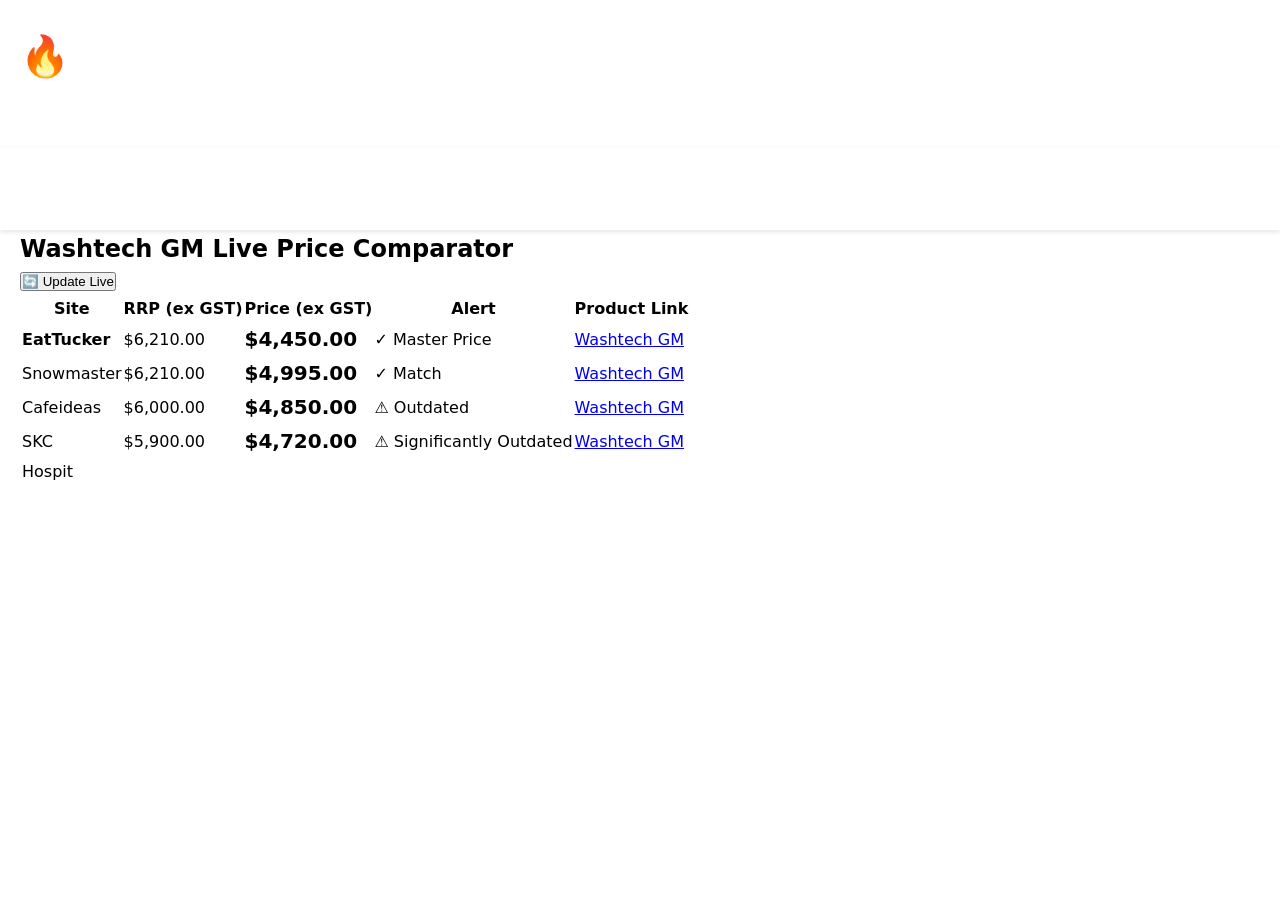
==== washtech-gm.html @ d8d3ca57 "Create washtech-gm.html" ====
<!DOCTYPE html>
<html lang="en">
<head>
    <meta charset="UTF-8">
    <meta name="viewport" content="width=device-width, initial-scale=1.0">
    <title>Washtech GM - Live Price Comparator</title>
    <link rel="stylesheet" href="css/styles.css">
</head>
<body>
    <header>
        <div class="container">
            <h1>🔥 Commercial Catering Equipment Price Comparison</h1>
            <p>Australia's Best Prices on Quality Equipment - Compare & Save</p>
        </div>
    </header>
    
    <nav>
        <div class="nav-container">
            <a href="glasswashers.html" class="category-btn">← Back to Glasswashers</a>
        </div>
    </nav>
    
    <div class="container">
        <div class="comparison-page">
            <div class="comparison-header">
                <h2>Washtech GM Live Price Comparator</h2>
                <button class="update-btn" onclick="updatePrices()">🔄 Update Live</button>
            </div>
            
            <table class="comparison-table">
                <thead>
                    <tr>
                        <th>Site</th>
                        <th>RRP (ex GST)</th>
                        <th>Price (ex GST)</th>
                        <th>Alert</th>
                        <th>Product Link</th>
                    </tr>
                </thead>
                <tbody>
                    <!-- EatTucker (Master Price - Always True) -->
                    <tr class="master-row">
                        <td><strong>EatTucker</strong></td>
                        <td class="rrp-cell">$6,210.00</td>
                        <td class="price-cell">$4,450.00</td>
                        <td class="alert-cell">
                            <span class="alert-match">✓ Master Price</span>
                        </td>
                        <td>
                            <a href="https://eattucker.com/all-products/washtech-gm-glasswasher-dishwasher/" target="_blank" class="product-link">Washtech GM</a>
                        </td>
                    </tr>
                    
                    <!-- Snowmaster -->
                    <tr>
                        <td>Snowmaster</td>
                        <td class="rrp-cell">$6,210.00</td>
                        <td class="price-cell">$4,995.00</td>
                        <td class="alert-cell">
                            <span class="alert-match">✓ Match</span>
                        </td>
                        <td>
                            <a href="https://snowmaster.com.au/washtech-gm-undercounter-glasswasher-dishwasher" target="_blank" class="product-link">Washtech GM</a>
                        </td>
                    </tr>
                    
                    <!-- Cafeideas -->
                    <tr>
                        <td>Cafeideas</td>
                        <td class="rrp-cell">$6,000.00</td>
                        <td class="price-cell">$4,850.00</td>
                        <td class="alert-cell">
                            <span class="alert-outdated">⚠ Outdated</span>
                        </td>
                        <td>
                            <a href="https://www.cafeideas.com.au/washtech-gm-professional-undercounter-glasswasher-light-duty-450mm-rack.html" target="_blank" class="product-link">Washtech GM</a>
                        </td>
                    </tr>
                    
                    <!-- SKC (Sydney Commercial Kitchens) -->
                    <tr>
                        <td>SKC</td>
                        <td class="rrp-cell">$5,900.00</td>
                        <td class="price-cell">$4,720.00</td>
                        <td class="alert-cell">
                            <span class="alert-significantly-outdated">⚠ Significantly Outdated</span>
                        </td>
                        <td>
                            <a href="https://www.sydneycommercialkitchens.com.au/brands/washtech/washtech-professional-undercounter-glass-washer-gm" target="_blank" class="product-link">Washtech GM</a>
                        </td>
                    </tr>
                    
                    <!-- Hospitality Superstore -->
                    <tr>
                        <td>Hospit
---- css/styles.css ----
* {
    margin: 0;
    padding: 0;
    box-sizing: border-box;
}

:root {
    :root {
    --primary: #0000ff;
    --secondary: #0066ff;
    --accent: #ff6b35;
    --warning: #ffc107;
    --alert: #dc3545;
    --text: #2c3e50;
    --light-bg: #f8f9fa;
    --border: #dee2e6;
}

body {
    font-family: 'Segoe UI', system-ui, -apple-system, sans-serif;
    color: var(--text);
    background: var(--light-bg);
    line-height: 1.6;
}

.container {
    max-width: 1400px;
    margin: 0 auto;
    padding: 0 20px;
}

header {
    background: linear-gradient(135deg, var(--primary) 0%, var(--secondary) 100%);
    color: white;
    padding: 1.5rem 0;
    box-shadow: 0 2px 10px rgba(0,0,0,0.1);
}

header h1 {
    font-size: clamp(1.5rem, 4vw, 2.5rem);
    margin-bottom: 0.5rem;
}

header p {
    opacity: 0.9;
    font-size: 1.1rem;
}

nav {
    background: white;
    border-bottom: 3px solid var(--primary);
    position: sticky;
    top: 0;
    z-index: 100;
    box-shadow: 0 2px 5px rgba(0,0,0,0.1);
}

.nav-container {
    display: flex;
    flex-wrap: wrap;
    gap: 0.5rem;
    padding: 1rem 20px;
}

.category-btn {
    background: var(--primary);
    color: white;
    border: none;
    padding: 0.75rem 1.5rem;
    border-radius: 8px;
    font-size: 1rem;
    font-weight: 600;
    cursor: pointer;
    transition: all 0.3s ease;
    flex: 1 1 auto;
    min-width: 140px;
}

.category-btn:hover {
    background: var(--secondary);
    transform: translateY(-2px);
    box-shadow: 0 4px 8px rgba(0,0,0,0.2);
}

.category-btn.active {
    background: var(--accent);
}

.size-filter {
    background: white;
    padding: 1rem 20px;
    border-bottom: 1px solid var(--border);
}

.size-filter h3 {
    margin-bottom: 0.75rem;
    color: var(--primary);
}

.size-buttons {
    display: flex;
    flex-wrap: wrap;
    gap: 0.5rem;
}

.size-btn {
    background: #e9ecef;
    border: 2px solid transparent;
    padding: 0.5rem 1rem;
    border-radius: 6px;
    cursor: pointer;
    transition: all 0.2s;
}

.size-btn:hover {
    border-color: var(--primary);
}

.size-btn.active {
    background: var(--primary);
    color: white;
    border-color: var(--primary);
}

.products-grid {
    display: grid;
    grid-template-columns: repeat(auto-fill, minmax(280px, 1fr));
    gap: 1.5rem;
    padding: 2rem 0;
}

.product-card {
    background: white;
    border-radius: 12px;
    overflow: hidden;
    box-shadow: 0 4px 6px rgba(0,0,0,0.1);
    transition: transform 0.3s, box-shadow 0.3s;
    cursor: pointer;
}

.product-card:hover {
    transform: translateY(-5px);
    box-shadow: 0 8px 16px rgba(0,0,0,0.15);
}

.product-image {
    width: 100%;
    height: 200px;
    object-fit: cover;
    background: #f0f0f0;
}

.product-info {
    padding: 1.25rem;
}

.product-brand {
    color: var(--primary);
    font-weight: 600;
    font-size: 0.9rem;
    text-transform: uppercase;
}

.product-model {
    font-size: 1.25rem;
    font-weight: 700;
    margin: 0.5rem 0;
}

.best-price {
    background: linear-gradient(135deg, #00c853 0%, #00e676 100%);
    color: white;
    padding: 0.5rem;
    border-radius: 6px;
    text-align: center;
    font-weight: 600;
    margin-top: 0.75rem;
}

.product-detail {
    background: white;
    border-radius: 12px;
    padding: 2rem;
    margin: 2rem 0;
    box-shadow: 0 4px 12px rgba(0,0,0,0.1);
}

.back-btn {
    background: var(--primary);
    color: white;
    border: none;
    padding: 0.75rem 1.5rem;
    border-radius: 8px;
    cursor: pointer;
    font-size: 1rem;
    margin-bottom: 2rem;
    display: inline-flex;
    align-items: center;
    gap: 0.5rem;
}

.back-btn:hover {
    background: var(--secondary);
}

.detail-header {
    display: grid;
    grid-template-columns: 1fr 2fr;
    gap: 2rem;
    margin-bottom: 2rem;
}

.detail-image {
    width: 100%;
    border-radius: 8px;
    box-shadow: 0 4px 8px rgba(0,0,0,0.1);
}

.detail-info h2 {
    font-size: 2rem;
    color: var(--primary);
    margin-bottom: 1rem;
}

.price-table {
    width: 100%;
    border-collapse: collapse;
    margin-top: 2rem;
    box-shadow: 0 2px 8px rgba(0,0,0,0.1);
}

.price-table th {
    background: var(--primary);
    color: white;
    padding: 1rem;
    text-align: left;
    font-weight: 600;
}

.price-table td {
    padding: 1rem;
    border-bottom: 1px solid var(--border);
}

.price-table tr:hover {
    background: #f8f9fa;
}

.price-cell {
    font-size: 1.25rem;
    font-weight: 700;
    color: var(--primary);
}

.status-warning {
    background: #fff3cd;
    color: #856404;
    padding: 0.5rem;
    border-radius: 4px;
    font-size: 0.9rem;
}

.status-alert {
    background: #f8d7da;
    color: #721c24;
    padding: 0.5rem;
    border-radius: 4px;
    font-size: 0.9rem;
    font-weight: 600;
}

.link-btn {
    background: var(--accent);
    color: white;
    padding: 0.5rem 1rem;
    border-radius: 6px;
    text-decoration: none;
    display: inline-block;
    transition: background 0.3s;
}

.link-btn:hover {
    background: #ff5722;
}

.embed-code {
    background: #f8f9fa;
    border: 1px solid var(--border);
    border-radius: 8px;
    padding: 1.5rem;
    margin-top: 2rem;
}

.embed-code h3 {
    margin-bottom: 1rem;
}

.embed-code code {
    background: white;
    padding: 1rem;
    display: block;
    border-radius: 4px;
    overflow-x: auto;
    font-family: 'Courier New', monospace;
    font-size: 0.9rem;
}

.loading {
    text-align: center;
    padding: 4rem;
}

.loading h2 {
    color: var(--primary);
}

@media (max-width: 768px) {
    .detail-header {
        grid-template-columns: 1fr;
    }
    
    .price-table {
        font-size: 0.9rem;
    }
    
    .price-table th,
    .price-table td {
        padding: 0.75rem 0.5rem;
    }
    
    .nav-container {
        flex-direction: column;
    }
    
    .category-btn {
        width: 100%;
    }
}
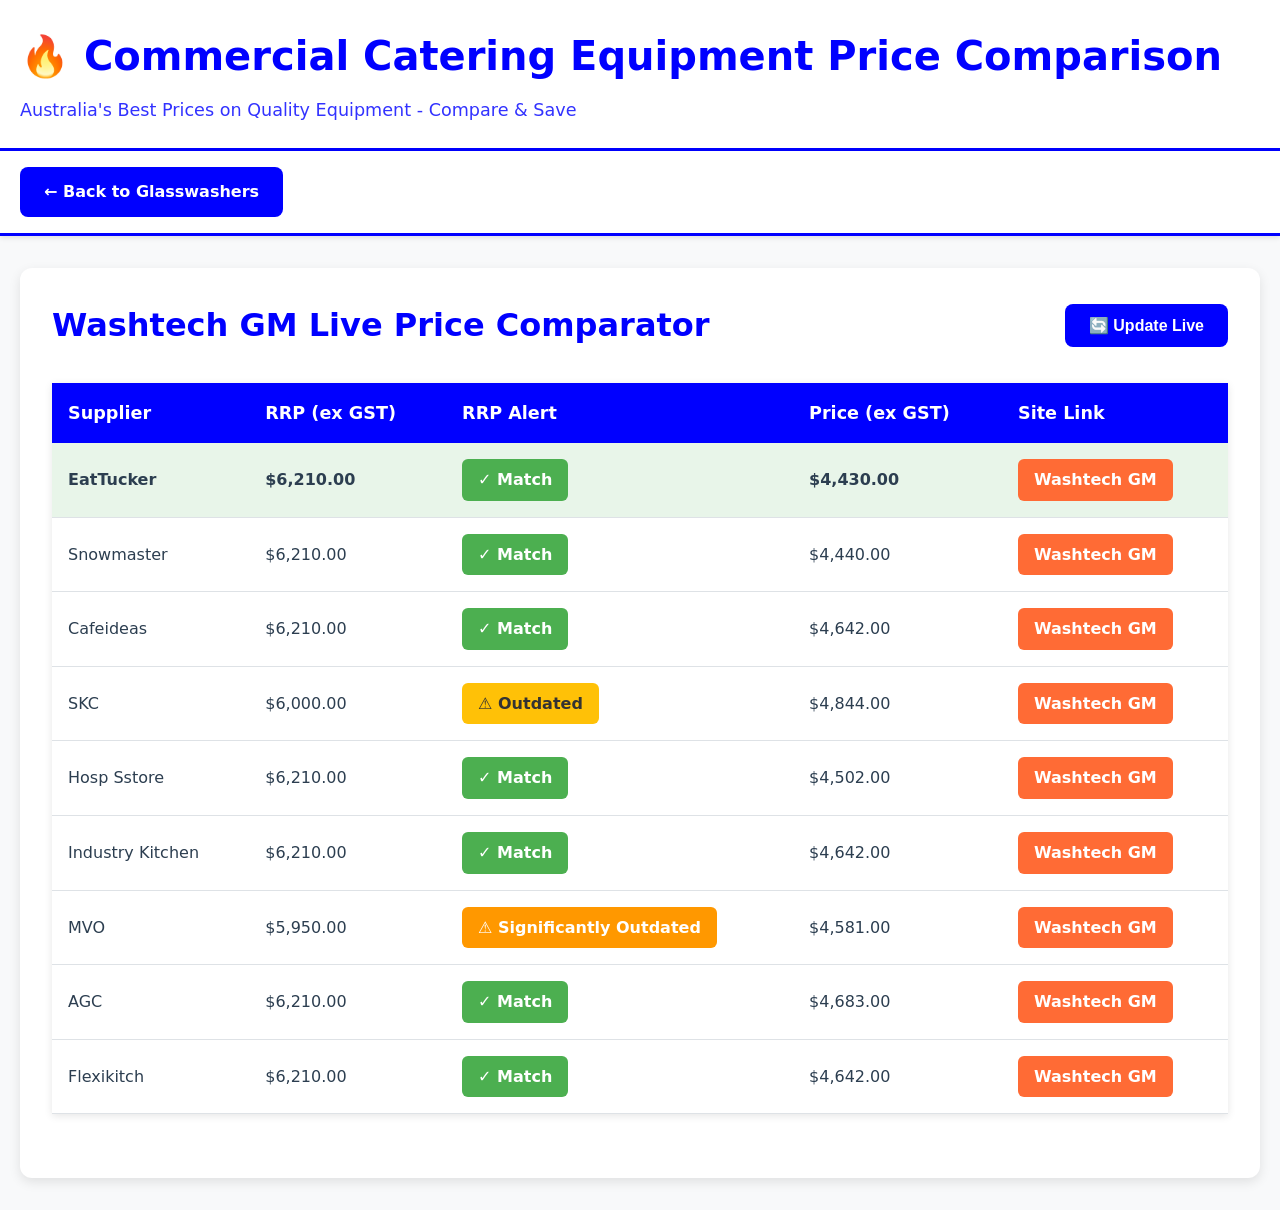
==== commit 89ffd097: "Update washtech-gm.html" ====
--- a/washtech-gm.html
+++ b/washtech-gm.html
@@ -26,70 +26,133 @@
                 <h2>Washtech GM Live Price Comparator</h2>
                 <button class="update-btn" onclick="updatePrices()">🔄 Update Live</button>
             </div>
+  <table class="comparison-table">
+    <thead>
+        <tr>
+            <th>Supplier</th>
+            <th class="price-column">RRP (ex GST)</th>
+            <th class="alert-column">RRP Alert</th>
+            <th class="price-column">Price (ex GST)</th>
+            <th>Site Link</th>
+        </tr>
+    </thead>
+    <tbody>
+        <!-- EatTucker (Master Price) -->
+        <tr class="master-row">
+            <td><strong>EatTucker</strong></td>
+            <td class="price-column">$6,210.00</td>
+            <td class="alert-column">
+                <span class="alert-match">✓ Match</span>
+            </td>
+            <td class="price-column">$4,430.00</td>
+            <td>
+                <a href="https://eattucker.com/all-products/washtech-gm-glasswasher-dishwasher/" target="_blank" class="product-link">Washtech GM</a>
+            </td>
+        </tr>
+        
+        <!-- Snowmaster -->
+        <tr>
+            <td>Snowmaster</td>
+            <td class="price-column">$6,210.00</td>
+            <td class="alert-column">
+                <span class="alert-match">✓ Match</span>
+            </td>
+            <td class="price-column">$4,440.00</td>
+            <td>
+                <a href="https://snowmaster.com.au/washtech-gm-undercounter-glasswasher-dishwasher" target="_blank" class="product-link">Washtech GM</a>
+            </td>
+        </tr>
+        
+        <!-- Cafeideas -->
+        <tr>
+            <td>Cafeideas</td>
+            <td class="price-column">$6,210.00</td>
+            <td class="alert-column">
+                <span class="alert-match">✓ Match</span>
+            </td>
+            <td class="price-column">$4,642.00</td>
+            <td>
+                <a href="https://www.cafeideas.com.au/washtech-gm-professional-undercounter-glasswasher-light-duty-450mm-rack.html" target="_blank" class="product-link">Washtech GM</a>
+            </td>
+        </tr>
+        
+        <!-- SKC -->
+        <tr>
+            <td>SKC</td>
+            <td class="price-column">$6,000.00</td>
+            <td class="alert-column">
+                <span class="alert-outdated">⚠ Outdated</span>
+            </td>
+            <td class="price-column">$4,844.00</td>
+            <td>
+                <a href="https://www.sydneycommercialkitchens.com.au/brands/washtech/washtech-professional-undercounter-glass-washer-gm" target="_blank" class="product-link">Washtech GM</a>
+            </td>
+        </tr>
+        
+        <!-- Hosp Sstore -->
+        <tr>
+            <td>Hosp Sstore</td>
+            <td class="price-column">$6,210.00</td>
+            <td class="alert-column">
+                <span class="alert-match">✓ Match</span>
+            </td>
+            <td class="price-column">$4,502.00</td>
+            <td>
+                <a href="https://www.hospitalitysuperstore.com.au/product/washtech-professional-glass-dishwasher-505mm-gm/" target="_blank" class="product-link">Washtech GM</a>
+            </td>
+        </tr>
+        
+        <!-- Industry Kitchen -->
+        <tr>
+            <td>Industry Kitchen</td>
+            <td class="price-column">$6,210.00</td>
+            <td class="alert-column">
+                <span class="alert-match">✓ Match</span>
+            </td>
+            <td class="price-column">$4,642.00</td>
+            <td>
+                <a href="#" target="_blank" class="product-link">Washtech GM</a>
+            </td>
+        </tr>
+        
+        <!-- MVO -->
+        <tr>
+            <td>MVO</td>
+            <td class="price-column">$5,950.00</td>
+            <td class="alert-column">
+                <span class="alert-significantly-outdated">⚠ Significantly Outdated</span>
+            </td>
+            <td class="price-column">$4,581.00</td>
+            <td>
+                <a href="#" target="_blank" class="product-link">Washtech GM</a>
+            </td>
+        </tr>
+        
+        <!-- AGC -->
+        <tr>
+            <td>AGC</td>
+            <td class="price-column">$6,210.00</td>
+            <td class="alert-column">
+                <span class="alert-match">✓ Match</span>
+            </td>
+            <td class="price-column">$4,683.00</td>
+            <td>
+                <a href="#" target="_blank" class="product-link">Washtech GM</a>
+            </td>
+        </tr>
+        
+        <!-- Flexikitch -->
+        <tr>
+            <td>Flexikitch</td>
+            <td class="price-column">$6,210.00</td>
+            <td class="alert-column">
+                <span class="alert-match">✓ Match</span>
+            </td>
+            <td class="price-column">$4,642.00</td>
+            <td>
+                <a href="#" target="_blank" class="product-link">Washtech GM</a>
+            </td>
+        </tr>
+    </tbody>
+</table>          
             
-            <table class="comparison-table">
-                <thead>
-                    <tr>
-                        <th>Site</th>
-                        <th>RRP (ex GST)</th>
-                        <th>Price (ex GST)</th>
-                        <th>Alert</th>
-                        <th>Product Link</th>
-                    </tr>
-                </thead>
-                <tbody>
-                    <!-- EatTucker (Master Price - Always True) -->
-                    <tr class="master-row">
-                        <td><strong>EatTucker</strong></td>
-                        <td class="rrp-cell">$6,210.00</td>
-                        <td class="price-cell">$4,450.00</td>
-                        <td class="alert-cell">
-                            <span class="alert-match">✓ Master Price</span>
-                        </td>
-                        <td>
-                            <a href="https://eattucker.com/all-products/washtech-gm-glasswasher-dishwasher/" target="_blank" class="product-link">Washtech GM</a>
-                        </td>
-                    </tr>
-                    
-                    <!-- Snowmaster -->
-                    <tr>
-                        <td>Snowmaster</td>
-                        <td class="rrp-cell">$6,210.00</td>
-                        <td class="price-cell">$4,995.00</td>
-                        <td class="alert-cell">
-                            <span class="alert-match">✓ Match</span>
-                        </td>
-                        <td>
-                            <a href="https://snowmaster.com.au/washtech-gm-undercounter-glasswasher-dishwasher" target="_blank" class="product-link">Washtech GM</a>
-                        </td>
-                    </tr>
-                    
-                    <!-- Cafeideas -->
-                    <tr>
-                        <td>Cafeideas</td>
-                        <td class="rrp-cell">$6,000.00</td>
-                        <td class="price-cell">$4,850.00</td>
-                        <td class="alert-cell">
-                            <span class="alert-outdated">⚠ Outdated</span>
-                        </td>
-                        <td>
-                            <a href="https://www.cafeideas.com.au/washtech-gm-professional-undercounter-glasswasher-light-duty-450mm-rack.html" target="_blank" class="product-link">Washtech GM</a>
-                        </td>
-                    </tr>
-                    
-                    <!-- SKC (Sydney Commercial Kitchens) -->
-                    <tr>
-                        <td>SKC</td>
-                        <td class="rrp-cell">$5,900.00</td>
-                        <td class="price-cell">$4,720.00</td>
-                        <td class="alert-cell">
-                            <span class="alert-significantly-outdated">⚠ Significantly Outdated</span>
-                        </td>
-                        <td>
-                            <a href="https://www.sydneycommercialkitchens.com.au/brands/washtech/washtech-professional-undercounter-glass-washer-gm" target="_blank" class="product-link">Washtech GM</a>
-                        </td>
-                    </tr>
-                    
-                    <!-- Hospitality Superstore -->
-                    <tr>
-                        <td>Hospit
--- a/css/styles.css
+++ b/css/styles.css
@@ -5,7 +5,6 @@
 }
 
 :root {
-    :root {
     --primary: #0000ff;
     --secondary: #0066ff;
     --accent: #ff6b35;
@@ -18,8 +17,8 @@
 
 body {
     font-family: 'Segoe UI', system-ui, -apple-system, sans-serif;
-    color: var(--text);
-    background: var(--light-bg);
+    color: #2c3e50;
+    background: #f8f9fa;
     line-height: 1.6;
 }
 
@@ -30,40 +29,43 @@
 }
 
 header {
-    background: linear-gradient(135deg, var(--primary) 0%, var(--secondary) 100%);
-    color: white;
+    background: white;
+    color: #0000ff;
     padding: 1.5rem 0;
     box-shadow: 0 2px 10px rgba(0,0,0,0.1);
+    border-bottom: 3px solid #0000ff;
 }
 
 header h1 {
     font-size: clamp(1.5rem, 4vw, 2.5rem);
     margin-bottom: 0.5rem;
+    color: #0000ff;
 }
 
 header p {
-    opacity: 0.9;
+    opacity: 0.8;
     font-size: 1.1rem;
-}
-
+    color: #0000ff;
+}
+
+/* Navigation */
 nav {
     background: white;
-    border-bottom: 3px solid var(--primary);
-    position: sticky;
-    top: 0;
-    z-index: 100;
+    border-bottom: 3px solid #0000ff;
+    padding: 1rem 0;
     box-shadow: 0 2px 5px rgba(0,0,0,0.1);
 }
 
 .nav-container {
     display: flex;
     flex-wrap: wrap;
-    gap: 0.5rem;
-    padding: 1rem 20px;
+    gap: 1rem;
+    padding: 0 20px;
+    justify-content: flex-start;
 }
 
 .category-btn {
-    background: var(--primary);
+    background: #0000ff;
     color: white;
     border: none;
     padding: 0.75rem 1.5rem;
@@ -72,19 +74,22 @@
     font-weight: 600;
     cursor: pointer;
     transition: all 0.3s ease;
-    flex: 1 1 auto;
-    min-width: 140px;
+    text-decoration: none;
+    display: inline-block;
+    white-space: nowrap;
 }
 
 .category-btn:hover {
-    background: var(--secondary);
+    background: #0066ff;
     transform: translateY(-2px);
     box-shadow: 0 4px 8px rgba(0,0,0,0.2);
 }
 
 .category-btn.active {
-    background: var(--accent);
-}
+    background: #ff6b35;
+}
+    
+
 
 .size-filter {
     background: white;
@@ -336,3 +341,278 @@
         width: 100%;
     }
 }
+/* Comparison Page Styles */
+.comparison-page {
+    background: white;
+    border-radius: 12px;
+    padding: 2rem;
+    margin: 2rem 0;
+    box-shadow: 0 4px 12px rgba(0,0,0,0.1);
+}
+
+.comparison-header {
+    display: flex;
+    justify-content: space-between;
+    align-items: center;
+    margin-bottom: 2rem;
+    flex-wrap: wrap;
+    gap: 1rem;
+}
+
+.comparison-header h2 {
+    color: var(--primary);
+    font-size: 2rem;
+    margin: 0;
+}
+
+.update-btn {
+    background: var(--primary);
+    color: white;
+    border: none;
+    padding: 0.75rem 1.5rem;
+    border-radius: 8px;
+    font-size: 1rem;
+    font-weight: 600;
+    cursor: pointer;
+    transition: all 0.3s;
+}
+
+.update-btn:hover {
+    background: var(--secondary);
+    transform: scale(1.05);
+}
+
+.comparison-table {
+    width: 100%;
+    border-collapse: collapse;
+    margin: 2rem 0;
+    box-shadow: 0 2px 8px rgba(0,0,0,0.1);
+}
+
+.comparison-table thead {
+    background: var(--primary);
+    color: white;
+}
+
+.comparison-table th {
+    padding: 1rem;
+    text-align: left;
+    font-weight: 600;
+    font-size: 1.1rem;
+}
+
+.comparison-table td {
+    padding: 1rem;
+    border-bottom: 1px solid var(--border);
+}
+
+.comparison-table tr:hover {
+    background: #f8f9fa;
+}
+
+.master-row {
+    background: #e8f5e9 !important;
+    font-weight: 600;
+}
+
+.master-row:hover {
+    background: #e8f5e9 !important;
+}
+
+.rrp-cell {
+    font-size: 1.1rem;
+    font-weight: 600;
+    color: #333;
+}
+
+.price-cell {
+    font-size: 1.2rem;
+    font-weight: 700;
+    color: var(--primary);
+}
+
+.alert-cell {
+    text-align: center;
+}
+
+.alert-match {
+    background: #4caf50;
+    color: white;
+    padding: 0.5rem 1rem;
+    border-radius: 6px;
+    display: inline-flex;
+    align-items: center;
+    gap: 0.5rem;
+    font-weight: 600;
+}
+
+.alert-outdated {
+    background: #ffc107;
+    color: #333;
+    padding: 0.5rem 1rem;
+    border-radius: 6px;
+    display: inline-flex;
+    align-items: center;
+    gap: 0.5rem;
+    font-weight: 600;
+}
+
+.alert-significantly-outdated {
+    background: #ff9800;
+    color: white;
+    padding: 0.5rem 1rem;
+    border-radius: 6px;
+    display: inline-flex;
+    align-items: center;
+    gap: 0.5rem;
+    font-weight: 600;
+}
+
+.product-link {
+    background: var(--accent);
+    color: white;
+    padding: 0.5rem 1rem;
+    border-radius: 6px;
+    text-decoration: none;
+    display: inline-block;
+    transition: all 0.3s;
+    font-weight: 600;
+}
+
+.product-link:hover {
+    background: #ff5722;
+    transform: translateY(-2px);
+}
+
+.comparison-notes {
+    background: #f8f9fa;
+    border-left: 4px solid var(--primary);
+    padding: 1.5rem;
+    margin-top: 2rem;
+    border-radius: 4px;
+}
+
+.comparison-notes h3 {
+    color: var(--primary);
+    margin-bottom: 1rem;
+}
+
+.comparison-notes ul {
+    list-style: none;
+    padding: 0;
+    margin: 1rem 0;
+}
+
+.comparison-notes li {
+    padding: 0.5rem 0;
+}
+
+/* Button Grid for Category Pages */
+.category-page {
+    background: white;
+    border-radius: 12px;
+    padding: 2rem;
+    margin: 2rem 0;
+}
+
+.category-page h2 {
+    color: var(--primary);
+    font-size: 2rem;
+    margin-bottom: 1rem;
+}
+
+.button-grid {
+    display: grid;
+    grid-template-columns: repeat(auto-fit, minmax(250px, 1fr));
+    gap: 1.5rem;
+    margin-top: 2rem;
+}
+
+.large-btn {
+    background: var(--primary);
+    color: white;
+    padding: 2rem;
+    border-radius: 12px;
+    text-decoration: none;
+    font-size: 1.5rem;
+    font-weight: 700;
+    text-align: center;
+    transition: all 0.3s;
+    box-shadow: 0 4px 6px rgba(0,0,0,0.1);
+}
+
+.large-btn:hover {
+    background: var(--secondary);
+    transform: translateY(-5px);
+    box-shadow: 0 8px 16px rgba(0,0,0,0.2);
+}
+
+/* Welcome Section */
+.welcome-section {
+    background: white;
+    border-radius: 12px;
+    padding: 3rem;
+    margin: 2rem 0;
+    text-align: center;
+    min-height: 200px;
+}
+
+.welcome-section h2 {
+    color: #0000ff;
+    font-size: 2rem;
+    margin-bottom: 1rem;
+    display: none;
+}
+
+.welcome-section p {
+    font-size: 1.1rem;
+    margin: 1rem 0;
+    color: #555;
+    display: none;
+}
+
+/* Responsive Design */
+@media (max-width: 768px) {
+    header h1 {
+        font-size: 1.5rem;
+    }
+    
+    header p {
+        font-size: 0.9rem;
+    }
+    
+    .nav-container {
+        justify-content: center;
+        padding: 0 10px;
+    }
+    
+    .category-btn {
+        font-size: 0.9rem;
+        padding: 0.6rem 1.2rem;
+    }
+    
+    .comparison-header {
+        flex-direction: column;
+        align-items: flex-start;
+    }
+    
+    .comparison-table {
+        font-size: 0.85rem;
+        display: block;
+        overflow-x: auto;
+    }
+    
+    .comparison-table th,
+    .comparison-table td {
+        padding: 0.5rem;
+    }
+    
+    .button-grid {
+        grid-template-columns: 1fr;
+    }
+    
+    .large-btn {
+        font-size: 1.2rem;
+        padding: 1.5rem;
+    }
+}
